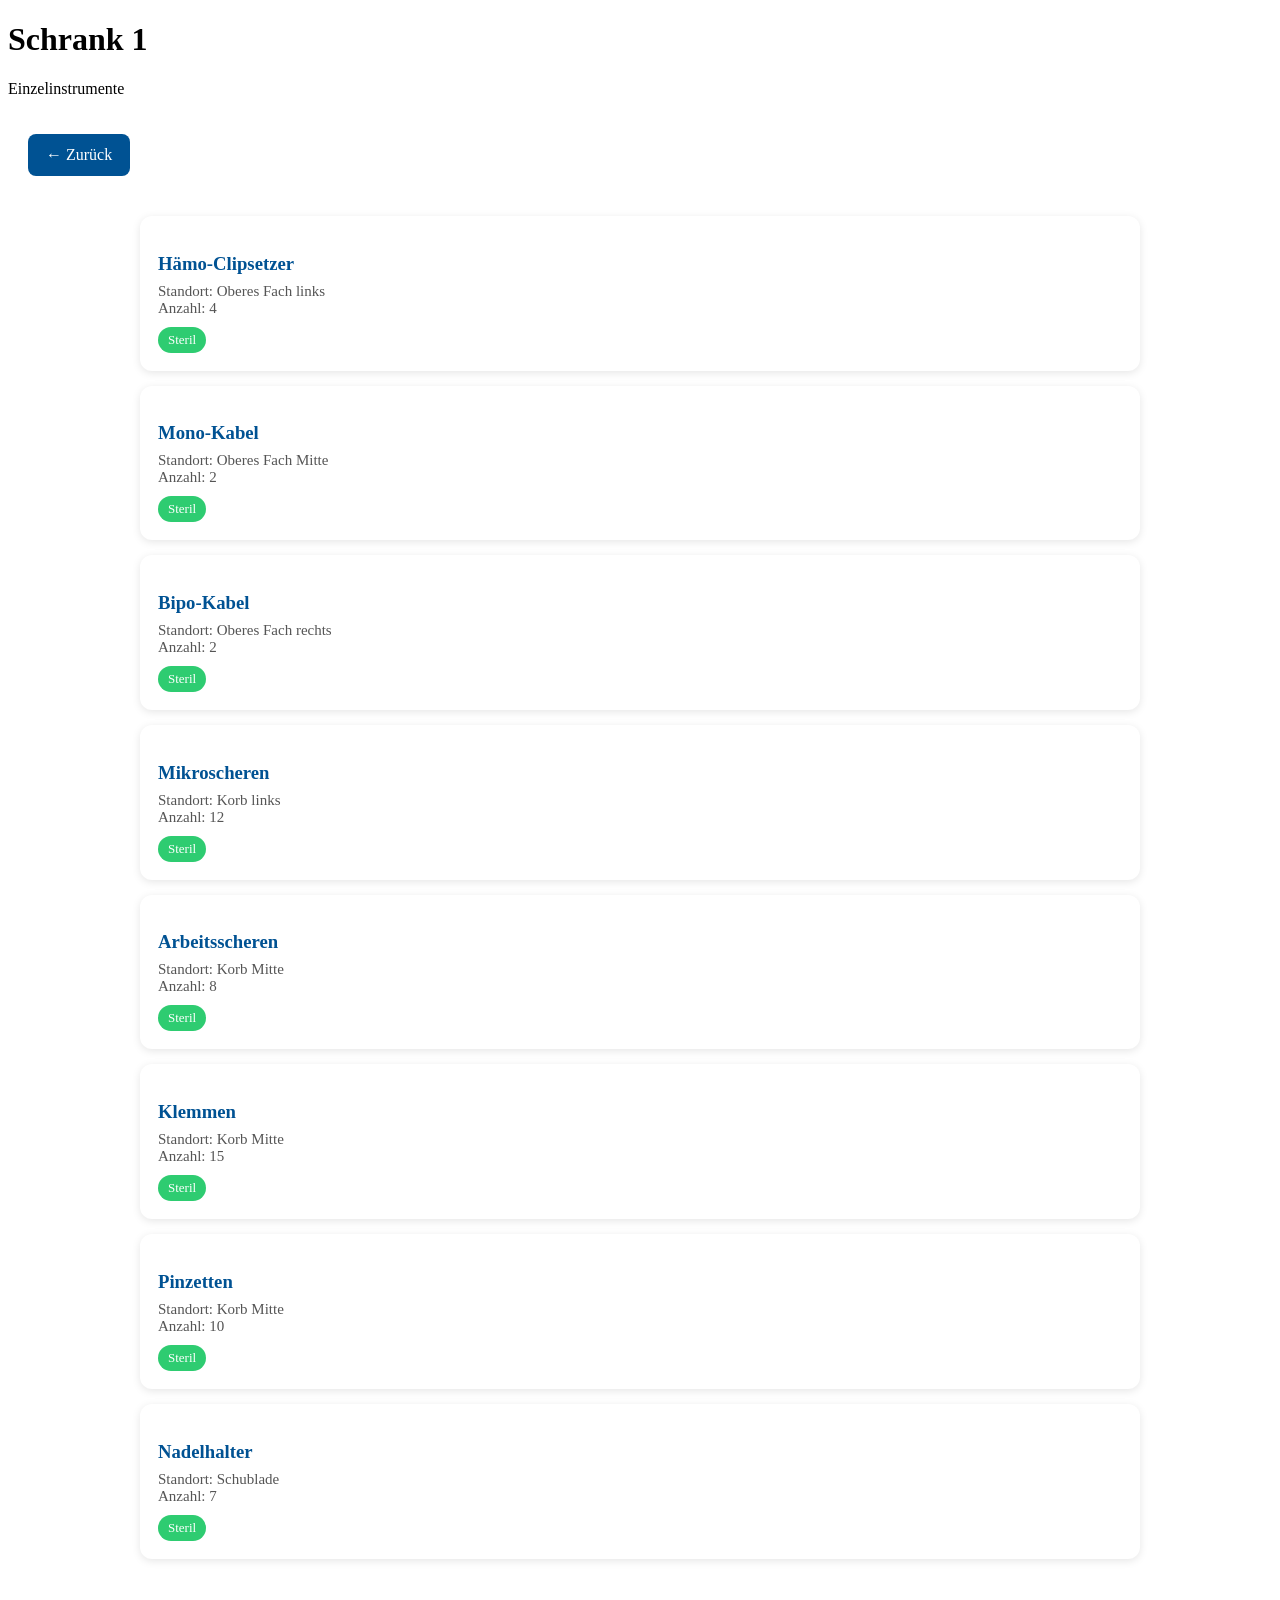
==== css/schrank1.html @ b20fa4b3 "Schrank 1 erstellt" ====
<!DOCTYPE html>
<html lang="de">
<head>
<meta charset="UTF-8">
<meta name="viewport" content="width=device-width, initial-scale=1.0">
<title>Schrank 1 - Einzelinstrumente</title>

<link rel="stylesheet" href="css/style.css">

<style>

.back{
display:inline-block;
margin:20px;
padding:12px 18px;
background:#005293;
color:white;
text-decoration:none;
border-radius:8px;
}

.list{
max-width:1000px;
margin:auto;
padding:20px;
}

.instrument{
background:white;
padding:18px;
margin-bottom:15px;
border-radius:12px;
box-shadow:0 2px 8px rgba(0,0,0,.1);
cursor:pointer;
transition:.2s;
}

.instrument:hover{
transform:translateY(-3px);
}

.instrument h3{
color:#005293;
margin-bottom:8px;
}

.info{
color:#555;
font-size:15px;
}

.status{
margin-top:10px;
display:inline-block;
background:#2ecc71;
color:white;
padding:5px 10px;
border-radius:20px;
font-size:13px;
}

</style>

</head>

<body>

<header>

<div class="header-content">

<h1>Schrank 1</h1>

<p>Einzelinstrumente</p>

</div>

</header>

<a href="index.html" class="back">← Zurück</a>

<div class="list">

<div class="instrument">
<h3>Hämo-Clipsetzer</h3>
<div class="info">Standort: Oberes Fach links</div>
<div class="info">Anzahl: 4</div>
<div class="status">Steril</div>
</div>

<div class="instrument">
<h3>Mono-Kabel</h3>
<div class="info">Standort: Oberes Fach Mitte</div>
<div class="info">Anzahl: 2</div>
<div class="status">Steril</div>
</div>

<div class="instrument">
<h3>Bipo-Kabel</h3>
<div class="info">Standort: Oberes Fach rechts</div>
<div class="info">Anzahl: 2</div>
<div class="status">Steril</div>
</div>

<div class="instrument">
<h3>Mikroscheren</h3>
<div class="info">Standort: Korb links</div>
<div class="info">Anzahl: 12</div>
<div class="status">Steril</div>
</div>

<div class="instrument">
<h3>Arbeitsscheren</h3>
<div class="info">Standort: Korb Mitte</div>
<div class="info">Anzahl: 8</div>
<div class="status">Steril</div>
</div>

<div class="instrument">
<h3>Klemmen</h3>
<div class="info">Standort: Korb Mitte</div>
<div class="info">Anzahl: 15</div>
<div class="status">Steril</div>
</div>

<div class="instrument">
<h3>Pinzetten</h3>
<div class="info">Standort: Korb Mitte</div>
<div class="info">Anzahl: 10</div>
<div class="status">Steril</div>
</div>

<div class="instrument">
<h3>Nadelhalter</h3>
<div class="info">Standort: Schublade</div>
<div class="info">Anzahl: 7</div>
<div class="status">Steril</div>
</div>

</div>

</body>
</html>
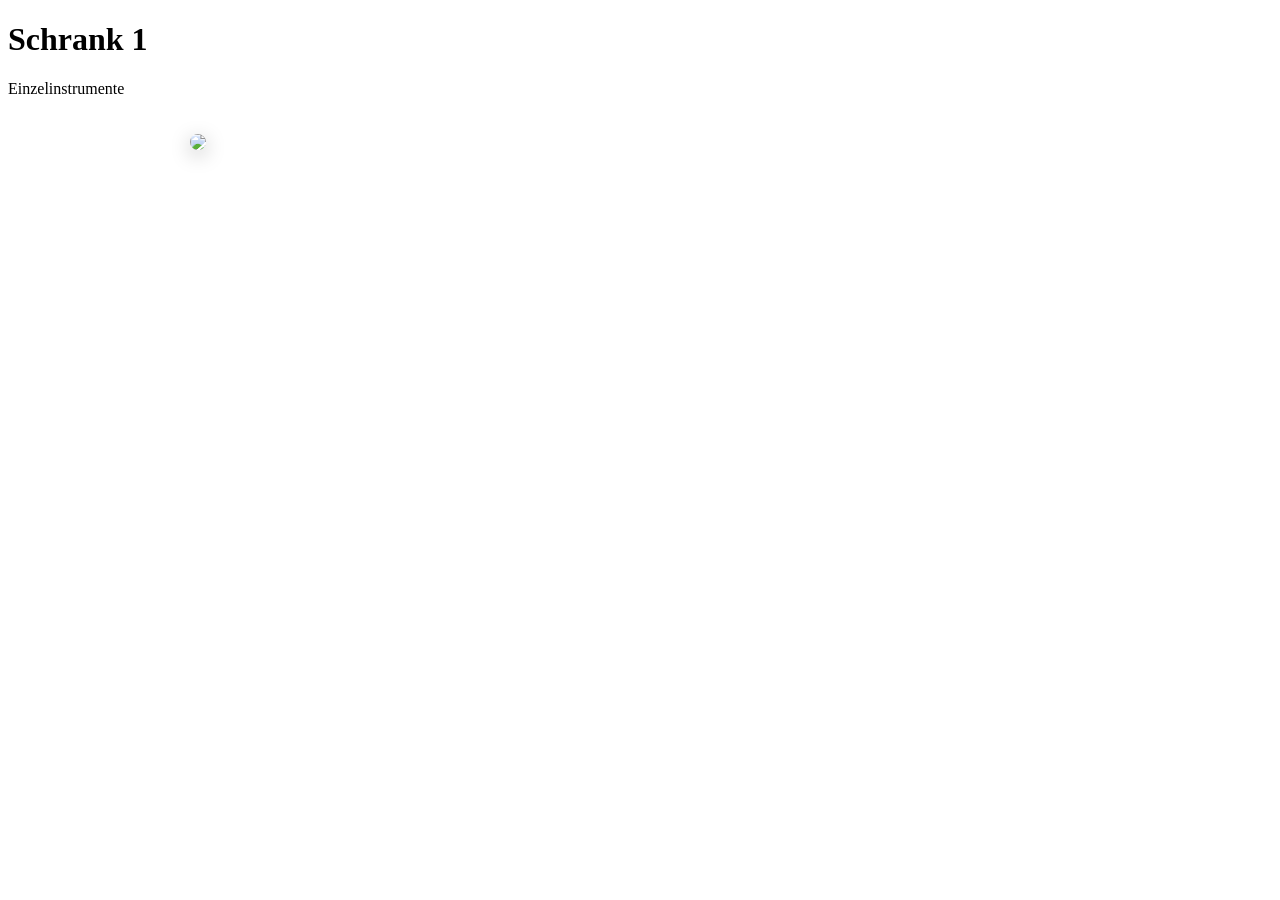
==== commit 430aee58: "prva verzija" ====
--- a/css/schrank1.html
+++ b/css/schrank1.html
@@ -3,60 +3,40 @@
 <head>
 <meta charset="UTF-8">
 <meta name="viewport" content="width=device-width, initial-scale=1.0">
-<title>Schrank 1 - Einzelinstrumente</title>
+<title>Schrank 1</title>
 
 <link rel="stylesheet" href="css/style.css">
 
 <style>
 
-.back{
-display:inline-block;
-margin:20px;
-padding:12px 18px;
-background:#005293;
-color:white;
-text-decoration:none;
-border-radius:8px;
-}
-
-.list{
-max-width:1000px;
+.wrapper{
+max-width:900px;
 margin:auto;
 padding:20px;
 }
 
-.instrument{
-background:white;
-padding:18px;
-margin-bottom:15px;
-border-radius:12px;
-box-shadow:0 2px 8px rgba(0,0,0,.1);
+.image-box{
+position:relative;
+}
+
+.image-box img{
+width:100%;
+border-radius:15px;
+box-shadow:0 5px 20px rgba(0,0,0,.25);
+}
+
+.zone{
+position:absolute;
+left:5%;
+width:90%;
 cursor:pointer;
+border:3px solid transparent;
 transition:.2s;
 }
 
-.instrument:hover{
-transform:translateY(-3px);
-}
-
-.instrument h3{
-color:#005293;
-margin-bottom:8px;
-}
-
-.info{
-color:#555;
-font-size:15px;
-}
-
-.status{
-margin-top:10px;
-display:inline-block;
-background:#2ecc71;
-color:white;
-padding:5px 10px;
-border-radius:20px;
-font-size:13px;
+.zone:hover{
+border:3px solid #00b7ff;
+background:rgba(0,82,147,.20);
 }
 
 </style>
@@ -77,67 +57,46 @@
 
 </header>
 
-<a href="index.html" class="back">← Zurück</a>
+<div class="wrapper">
 
-<div class="list">
+<div class="image-box">
 
-<div class="instrument">
-<h3>Hämo-Clipsetzer</h3>
-<div class="info">Standort: Oberes Fach links</div>
-<div class="info">Anzahl: 4</div>
-<div class="status">Steril</div>
-</div>
+<img src="img/schrank1.jpg">
 
-<div class="instrument">
-<h3>Mono-Kabel</h3>
-<div class="info">Standort: Oberes Fach Mitte</div>
-<div class="info">Anzahl: 2</div>
-<div class="status">Steril</div>
-</div>
+<div class="zone" style="top:2%;height:14%;"
+onclick="showShelf('Obere Ablage')"></div>
 
-<div class="instrument">
-<h3>Bipo-Kabel</h3>
-<div class="info">Standort: Oberes Fach rechts</div>
-<div class="info">Anzahl: 2</div>
-<div class="status">Steril</div>
-</div>
+<div class="zone" style="top:18%;height:18%;"
+onclick="showShelf('2. Ebene')"></div>
 
-<div class="instrument">
-<h3>Mikroscheren</h3>
-<div class="info">Standort: Korb links</div>
-<div class="info">Anzahl: 12</div>
-<div class="status">Steril</div>
-</div>
+<div class="zone" style="top:38%;height:18%;"
+onclick="showShelf('3. Ebene')"></div>
 
-<div class="instrument">
-<h3>Arbeitsscheren</h3>
-<div class="info">Standort: Korb Mitte</div>
-<div class="info">Anzahl: 8</div>
-<div class="status">Steril</div>
-</div>
+<div class="zone" style="top:58%;height:10%;"
+onclick="showShelf('Schublade 1')"></div>
 
-<div class="instrument">
-<h3>Klemmen</h3>
-<div class="info">Standort: Korb Mitte</div>
-<div class="info">Anzahl: 15</div>
-<div class="status">Steril</div>
-</div>
+<div class="zone" style="top:69%;height:10%;"
+onclick="showShelf('Schublade 2')"></div>
 
-<div class="instrument">
-<h3>Pinzetten</h3>
-<div class="info">Standort: Korb Mitte</div>
-<div class="info">Anzahl: 10</div>
-<div class="status">Steril</div>
-</div>
+<div class="zone" style="top:80%;height:8%;"
+onclick="showShelf('Schublade 3')"></div>
 
-<div class="instrument">
-<h3>Nadelhalter</h3>
-<div class="info">Standort: Schublade</div>
-<div class="info">Anzahl: 7</div>
-<div class="status">Steril</div>
+<div class="zone" style="top:89%;height:8%;"
+onclick="showShelf('Schublade 4')"></div>
+
 </div>
 
 </div>
 
+<script>
+
+function showShelf(name){
+
+alert("Geöffnet: "+name);
+
+}
+
+</script>
+
 </body>
 </html>
